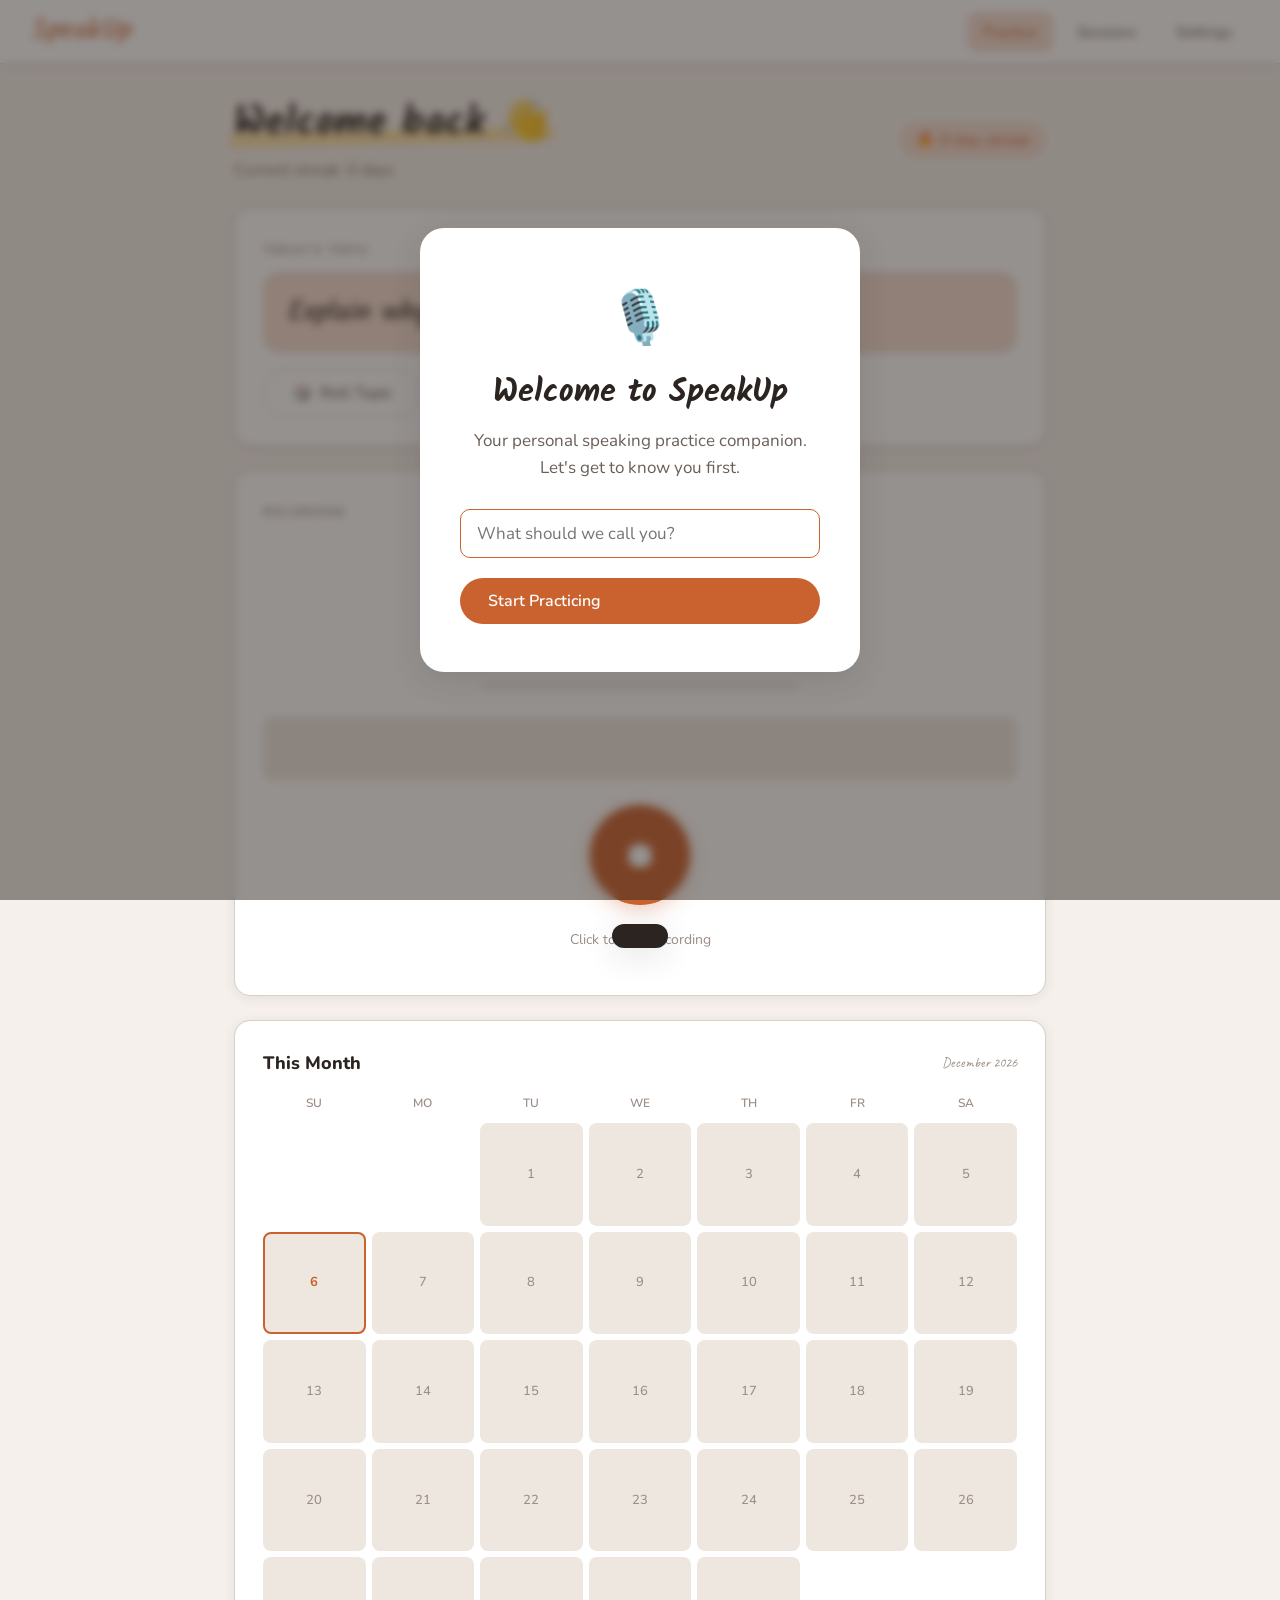
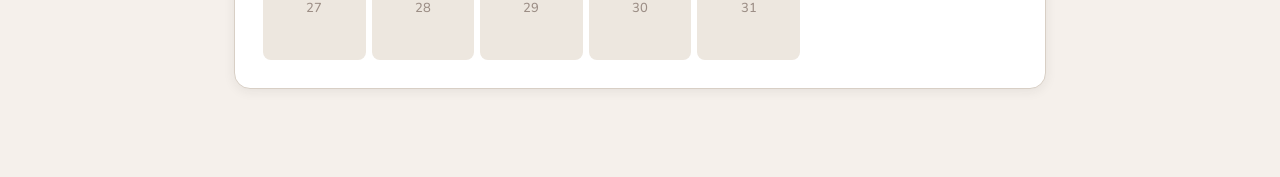
==== index.html @ 0f13f17a "initial commit" ====
<!DOCTYPE html>
<html lang="en" data-theme="light">
<head>
  <meta charset="UTF-8" />
  <meta name="viewport" content="width=device-width, initial-scale=1.0" />
  <title>SpeakUp — Practice</title>
  <link rel="stylesheet" href="style.css" />
</head>
<body>

<!-- ONBOARDING OVERLAY -->
<div class="onboarding-overlay hidden" id="onboarding">
  <div class="onboarding-card">
    <div style="font-size:52px;margin-bottom:12px;">🎙️</div>
    <h1>Welcome to SpeakUp</h1>
    <p>Your personal speaking practice companion. Let's get to know you first.</p>
    <input type="text" id="nameInput" placeholder="What should we call you?" style="margin-bottom:20px;" maxlength="40" />
    <button class="btn btn-primary w-full" id="nameSubmit" onclick="saveUserName()">Start Practicing</button>
  </div>
</div>

<!-- NAV -->
<nav>
  <a href="index.html" class="nav-brand">SpeakUp</a>
  <div class="nav-links">
    <a href="index.html" class="active">Practice</a>
    <a href="dashboard.html">Sessions</a>
    <a href="settings.html">Settings</a>
  </div>
</nav>

<main>

  <!-- WELCOME ROW -->
  <div style="display:flex;align-items:center;justify-content:space-between;flex-wrap:wrap;gap:12px;margin-bottom:8px;">
    <div>
      <h1 id="welcomeHeading">Welcome back 👋</h1>
      <p id="streakText" style="margin:0;font-size:16px;color:var(--text2);">Loading streak...</p>
    </div>
    <div class="badge badge-orange" id="streakBadge" style="font-size:15px;padding:6px 16px;"></div>
  </div>

  <!-- TOPIC CARD -->
  <div class="card" style="margin-top:24px;">
    <div class="section-label">Today's Topic</div>
    <div class="topic-display" id="topicDisplay">Press "New Topic" to get started</div>
    <div style="display:flex;gap:10px;flex-wrap:wrap;">
      <button class="btn btn-ghost" id="diceBtn" onclick="rollTopic()">
        <span id="diceIcon">🎲</span> Roll Topic
      </button>
      <button class="btn btn-ghost" onclick="openCustomTopic()">Custom Topic</button>
    </div>
    <div id="customTopicWrap" class="hidden" style="margin-top:14px;display:flex;gap:10px;">
      <input type="text" id="customTopicInput" placeholder="Enter your own topic..." style="flex:1;" />
      <button class="btn btn-primary" onclick="setCustomTopic()">Set</button>
    </div>
  </div>

  <!-- RECORDING CARD -->
  <div class="card">
    <div class="section-label">Recording</div>

    <div class="record-wrap">
      <div class="timer-display" id="timerDisplay">00:00</div>
      <div class="timer-label" id="timerLabel">Ready to record</div>
      <div class="timer-bar-wrap">
        <div class="timer-bar" id="timerBar"></div>
      </div>

      <div class="waveform-wrap" style="margin-top:4px;">
        <canvas id="waveform"></canvas>
      </div>

      <button class="record-btn" id="recordBtn" onclick="toggleRecording()" title="Start / Stop Recording">
        <span id="recordIcon">⏺</span>
      </button>
      <div style="font-size:14px;color:var(--text3);text-align:center;">
        <span id="recordHint">Click to start recording</span>
      </div>
    </div>
  </div>

  <!-- PLAYBACK CARD (hidden until recorded) -->
  <div class="card hidden" id="playbackCard">
    <div class="section-label">Listen Back</div>
    <h3 style="margin-bottom:12px;">Your Recording</h3>
    <p style="font-size:15px;color:var(--text3);margin-bottom:12px;">
      Note: This recording is only available in this browser tab. It will be gone if you reload.
    </p>
    <div class="audio-player">
      <audio id="audioPlayback" controls></audio>
    </div>
  </div>

  <!-- ANALYTICS CARD (hidden until analyzed) -->
  <div class="card hidden" id="analyticsCard">
    <div class="section-label">Session Analysis</div>
    <h3 style="margin-bottom:16px;">How you spoke</h3>

    <div class="analytics-grid">
      <div class="stat-box">
        <div class="stat-value" id="statSpeak">—</div>
        <div class="stat-label">Speaking</div>
      </div>
      <div class="stat-box">
        <div class="stat-value" id="statSilence">—</div>
        <div class="stat-label">Silence</div>
      </div>
      <div class="stat-box">
        <div class="stat-value" id="statPauses">—</div>
        <div class="stat-label">Pauses</div>
      </div>
      <div class="stat-box" style="grid-column:span 3;">
        <div style="display:flex;align-items:center;justify-content:space-between;flex-wrap:wrap;gap:8px;">
          <div>
            <div class="stat-label" style="text-align:left;margin-bottom:4px;">Speaking Pace</div>
            <div style="font-size:13px;color:var(--text3);">How fast you speak — ideal is 130 to 160 words per minute</div>
          </div>
          <div style="text-align:right;">
            <div class="stat-value" id="statWpm" style="font-size:28px;">—</div>
            <div style="font-size:12px;color:var(--text3);">words / min</div>
          </div>
        </div>
        <div id="wpmLabel" style="margin-top:10px;font-size:15px;"></div>
      </div>
    </div>

    <div class="section-label" style="margin-top:4px;">Feedback</div>
    <div class="feedback-box" id="feedbackBox"></div>

    <!-- Session note -->
    <div class="section-label" style="margin-top:20px;">Your Note</div>
    <textarea id="sessionNote" placeholder='How did it feel? e.g. "Felt nervous, spoke too fast today"'
      style="width:100%;font-family:var(--font-body);font-size:16px;color:var(--text);
      background:var(--bg2);border:1.5px solid var(--border);border-radius:var(--radius-sm);
      padding:12px 16px;resize:vertical;min-height:80px;outline:none;line-height:1.5;
      transition:border-color 0.2s;"
      onfocus="this.style.borderColor='var(--accent)'"
      onblur="this.style.borderColor='var(--border)'"
    ></textarea>

    <div style="display:flex;gap:10px;margin-top:16px;flex-wrap:wrap;">
      <button class="btn btn-primary" onclick="saveSession()">Save Session</button>
      <button class="btn btn-ghost" onclick="resetSession()">Practice Again</button>
    </div>
    <p id="saveStatus" style="font-size:14px;color:var(--text3);margin-top:8px;"></p>
  </div>

  <!-- CALENDAR CARD -->
  <div class="card" style="margin-top:8px;">
    <div style="display:flex;align-items:center;justify-content:space-between;margin-bottom:16px;">
      <h3 style="margin:0;">This Month</h3>
      <span id="monthLabel" style="font-size:14px;color:var(--text3);font-family:var(--font-mono);"></span>
    </div>
    <div class="calendar-grid" id="calendarGrid"></div>
  </div>

</main>

<div class="toast" id="toast"></div>

<script src="script.js"></script>
</body>
</html>
---- style.css ----
@import url('https://fonts.googleapis.com/css2?family=Kalam:wght@300;400;700&family=Nunito:wght@400;500;600;700;800&family=Caveat:wght@400;500;600;700&display=swap');

:root {
  --bg: #f5f0eb;
  --bg2: #ede7df;
  --surface: #ffffff;
  --surface2: #faf7f4;
  --border: #d8cfc5;
  --text: #2c2420;
  --text2: #6b5f57;
  --text3: #9c8e86;
  --accent: #c9622f;
  --accent2: #e8834a;
  --accent-soft: #f5ddd0;
  --green: #3a7d5e;
  --green-soft: #d0ead9;
  --blue: #2d5fa8;
  --blue-soft: #d0dff5;
  --radius: 16px;
  --radius-sm: 10px;
  --shadow: 0 2px 12px rgba(44,36,32,0.08);
  --shadow-lg: 0 8px 32px rgba(44,36,32,0.12);
  --font-body: 'Nunito', sans-serif;
  --font-display: 'Kalam', cursive;
  --font-mono: 'Caveat', cursive;
  --nav-h: 64px;
}

[data-theme="dark"] {
  --bg: #1a1612;
  --bg2: #231f1b;
  --surface: #2a2420;
  --surface2: #322d28;
  --border: #3d3530;
  --text: #f0e8e0;
  --text2: #b8a89e;
  --text3: #7a6a62;
  --accent: #e8834a;
  --accent2: #f5a070;
  --accent-soft: #3d2518;
  --green: #5aaf84;
  --green-soft: #1a3528;
  --blue: #6090d8;
  --blue-soft: #1a2a45;
  --shadow: 0 2px 12px rgba(0,0,0,0.3);
  --shadow-lg: 0 8px 32px rgba(0,0,0,0.4);
}

*, *::before, *::after { box-sizing: border-box; margin: 0; padding: 0; }

html { scroll-behavior: smooth; }

body {
  font-family: var(--font-body);
  background: var(--bg);
  color: var(--text);
  font-size: 18px;
  line-height: 1.6;
  min-height: 100vh;
  transition: background 0.3s, color 0.3s;
}

/* ---- NAV ---- */
nav {
  position: fixed;
  top: 0; left: 0; right: 0;
  height: var(--nav-h);
  background: var(--surface);
  border-bottom: 1px solid var(--border);
  display: flex;
  align-items: center;
  justify-content: space-between;
  padding: 0 32px;
  z-index: 100;
  box-shadow: var(--shadow);
}

.nav-brand {
  font-family: var(--font-display);
  font-size: 28px;
  color: var(--accent);
  text-decoration: none;
  letter-spacing: 0.5px;
}

.nav-links {
  display: flex;
  gap: 8px;
}

.nav-links a {
  font-size: 15px;
  font-weight: 500;
  color: var(--text2);
  text-decoration: none;
  padding: 8px 16px;
  border-radius: var(--radius-sm);
  transition: all 0.2s;
}

.nav-links a:hover,
.nav-links a.active {
  color: var(--accent);
  background: var(--accent-soft);
}

/* ---- LAYOUT ---- */
main {
  padding-top: calc(var(--nav-h) + 32px);
  padding-bottom: 64px;
  max-width: 860px;
  margin: 0 auto;
  padding-left: 24px;
  padding-right: 24px;
}

/* ---- TYPOGRAPHY ---- */
h1 {
  font-family: var(--font-display);
  font-size: 40px;
  color: var(--text);
  line-height: 1.35;
  margin-bottom: 8px;
  position: relative;
  display: inline-block;
}

/* Sketchy highlighter behind h1 — thick tilted marker stroke */
h1::before {
  content: '';
  position: absolute;
  left: -4px;
  right: -4px;
  bottom: 6px;
  height: 14px;
  background: rgba(255, 210, 100, 0.55);
  border-radius: 2px;
  transform: rotate(-1.2deg) skewX(-3deg);
  z-index: -1;
  filter: blur(1px);
}

h2 {
  font-family: var(--font-display);
  font-size: 30px;
  color: var(--text);
  margin-bottom: 16px;
}

h3 {
  font-size: 18px;
  font-weight: 800;
  color: var(--text);
  margin-bottom: 8px;
}

p {
  color: var(--text2);
  margin-bottom: 12px;
}

/* ---- CARD ---- */
.card {
  background: var(--surface);
  border: 1px solid var(--border);
  border-radius: var(--radius);
  padding: 28px;
  box-shadow: var(--shadow);
  margin-bottom: 24px;
  transition: background 0.3s, border-color 0.3s;
}

.card-sm {
  padding: 20px 24px;
}

/* ---- BUTTONS ---- */
.btn {
  display: inline-flex;
  align-items: center;
  gap: 8px;
  font-family: var(--font-body);
  font-size: 16px;
  font-weight: 600;
  padding: 12px 28px;
  border-radius: 100px;
  border: none;
  cursor: pointer;
  transition: all 0.2s;
  text-decoration: none;
}

.btn-primary {
  background: var(--accent);
  color: white;
}

.btn-primary:hover {
  background: var(--accent2);
  transform: translateY(-1px);
  box-shadow: 0 4px 16px rgba(201,98,47,0.35);
}

.btn-ghost {
  background: transparent;
  color: var(--text2);
  border: 1.5px solid var(--border);
}

.btn-ghost:hover {
  border-color: var(--accent);
  color: var(--accent);
  background: var(--accent-soft);
}

.btn-danger {
  background: #c0392b;
  color: white;
}

.btn-danger:hover {
  background: #e74c3c;
}

.btn:disabled {
  opacity: 0.45;
  cursor: not-allowed;
  transform: none !important;
  box-shadow: none !important;
}

/* ---- RECORD BUTTON ---- */
.record-wrap {
  display: flex;
  flex-direction: column;
  align-items: center;
  gap: 24px;
  padding: 16px 0;
}

.record-btn {
  width: 100px;
  height: 100px;
  border-radius: 50%;
  border: none;
  cursor: pointer;
  display: flex;
  align-items: center;
  justify-content: center;
  font-size: 36px;
  transition: all 0.2s;
  position: relative;
  background: var(--accent);
  color: white;
  box-shadow: 0 4px 20px rgba(201,98,47,0.35);
}

.record-btn:hover:not(:disabled) {
  transform: scale(1.05);
  box-shadow: 0 6px 28px rgba(201,98,47,0.45);
}

.record-btn.recording {
  background: #c0392b;
  box-shadow: 0 4px 20px rgba(192,57,43,0.4);
  animation: pulse-ring 1.5s ease-out infinite;
}

@keyframes pulse-ring {
  0% { box-shadow: 0 0 0 0 rgba(192,57,43,0.5), 0 4px 20px rgba(192,57,43,0.4); }
  70% { box-shadow: 0 0 0 20px rgba(192,57,43,0), 0 4px 20px rgba(192,57,43,0.4); }
  100% { box-shadow: 0 0 0 0 rgba(192,57,43,0), 0 4px 20px rgba(192,57,43,0.4); }
}

.record-btn:disabled {
  opacity: 0.4;
  cursor: not-allowed;
}

/* ---- TIMER ---- */
.timer-display {
  font-family: var(--font-mono);
  font-size: 56px;
  color: var(--text);
  text-align: center;
  letter-spacing: 2px;
  line-height: 1;
}

.timer-display.running {
  color: var(--accent);
}

.timer-label {
  font-size: 14px;
  color: var(--text3);
  text-align: center;
  margin-top: 6px;
  font-family: var(--font-mono);
  text-transform: uppercase;
  letter-spacing: 1px;
}

/* progress bar */
.timer-bar-wrap {
  width: 100%;
  max-width: 320px;
  height: 6px;
  background: var(--bg2);
  border-radius: 10px;
  overflow: hidden;
}

.timer-bar {
  height: 100%;
  width: 0%;
  background: linear-gradient(90deg, var(--accent), var(--accent2));
  border-radius: 10px;
  transition: width 1s linear;
}
/* ---- WAVEFORM ---- */
.waveform-wrap {
  width: 100%;
  height: 64px;
  background: var(--bg2);
  border-radius: var(--radius-sm);
  overflow: hidden;
  position: relative;
}

canvas#waveform {
  width: 100%;
  height: 100%;
  display: block;
}

/* ---- TOPIC ---- */
.topic-display {
  font-family: var(--font-display);
  font-size: 28px;
  color: var(--text);
  background: var(--accent-soft);
  border: 1.5px solid var(--border);
  border-radius: var(--radius);
  padding: 20px 24px;
  margin-bottom: 16px;
  min-height: 72px;
  display: flex;
  align-items: center;
  line-height: 1.4;
}

/* ---- ANALYTICS ---- */
.analytics-grid {
  display: grid;
  grid-template-columns: repeat(3, 1fr);
  gap: 16px;
  margin-bottom: 20px;
}

@media (max-width: 600px) {
  .analytics-grid { grid-template-columns: repeat(2, 1fr); }
}

.stat-box {
  background: var(--bg2);
  border-radius: var(--radius-sm);
  padding: 18px 16px;
  text-align: center;
  border: 1px solid var(--border);
}

.stat-value {
  font-family: var(--font-display);
  font-size: 38px;
  color: var(--accent);
  line-height: 1.1;
  margin-bottom: 4px;
}

.stat-label {
  font-size: 13px;
  color: var(--text3);
  font-weight: 500;
  text-transform: uppercase;
  letter-spacing: 0.8px;
}

.feedback-box {
  background: var(--green-soft);
  border: 1px solid rgba(58,125,94,0.3);
  border-radius: var(--radius-sm);
  padding: 16px 20px;
  font-size: 16px;
  color: var(--green);
  font-weight: 500;
  line-height: 1.5;
}

[data-theme="dark"] .feedback-box {
  color: var(--green);
}

/* ---- AUDIO PLAYER ---- */
.audio-player {
  display: flex;
  flex-direction: column;
  gap: 10px;
}

.audio-player audio {
  width: 100%;
  border-radius: var(--radius-sm);
  outline: none;
}

/* ---- STREAK ---- */
.streak-bar {
  display: flex;
  align-items: center;
  gap: 16px;
  background: var(--accent-soft);
  border: 1px solid rgba(201,98,47,0.25);
  border-radius: var(--radius);
  padding: 16px 24px;
  margin-bottom: 24px;
}

.streak-flame {
  font-size: 32px;
}

.streak-count {
  font-family: var(--font-display);
  font-size: 28px;
  color: var(--accent);
}

.streak-text {
  font-size: 15px;
  color: var(--text2);
  line-height: 1.3;
}

/* ---- CALENDAR ---- */
.calendar-grid {
  display: grid;
  grid-template-columns: repeat(7, 1fr);
  gap: 6px;
}

.cal-header {
  text-align: center;
  font-size: 12px;
  font-weight: 600;
  color: var(--text3);
  padding-bottom: 4px;
  text-transform: uppercase;
}

.cal-day {
  aspect-ratio: 1;
  border-radius: 8px;
  display: flex;
  align-items: center;
  justify-content: center;
  font-size: 13px;
  color: var(--text3);
  background: var(--bg2);
  transition: all 0.2s;
  font-weight: 500;
}

.cal-day.today {
  border: 2px solid var(--accent);
  color: var(--accent);
  font-weight: 700;
}

.cal-day.practiced {
  background: var(--accent);
  color: white;
  font-weight: 700;
}

.cal-day.empty {
  background: transparent;
}

/* ---- ONBOARDING ---- */
.onboarding-overlay {
  position: fixed;
  inset: 0;
  background: rgba(44,36,32,0.5);
  backdrop-filter: blur(4px);
  z-index: 999;
  display: flex;
  align-items: center;
  justify-content: center;
  padding: 24px;
}

.onboarding-card {
  background: var(--surface);
  border-radius: 24px;
  padding: 48px 40px;
  max-width: 440px;
  width: 100%;
  box-shadow: var(--shadow-lg);
  text-align: center;
}

.onboarding-card h1 {
  font-size: 32px;
  margin-bottom: 12px;
}

.onboarding-card p {
  font-size: 17px;
  margin-bottom: 28px;
}

/* ---- INPUTS ---- */
input[type="text"], input[type="number"], select {
  font-family: var(--font-body);
  font-size: 17px;
  color: var(--text);
  background: var(--bg2);
  border: 1.5px solid var(--border);
  border-radius: var(--radius-sm);
  padding: 12px 16px;
  width: 100%;
  outline: none;
  transition: border-color 0.2s, background 0.2s;
}

input[type="text"]:focus, select:focus {
  border-color: var(--accent);
  background: var(--surface);
}

/* ---- TOGGLE ---- */
.toggle-row {
  display: flex;
  align-items: center;
  justify-content: space-between;
  padding: 14px 0;
  border-bottom: 1px solid var(--border);
}

.toggle-row:last-child {
  border-bottom: none;
}

.toggle-info h3 { margin-bottom: 2px; font-size: 17px; }
.toggle-info p { font-size: 14px; margin: 0; color: var(--text3); }

.toggle {
  position: relative;
  width: 52px;
  height: 28px;
  flex-shrink: 0;
}

.toggle input { display: none; }

.toggle-slider {
  position: absolute;
  inset: 0;
  background: var(--border);
  border-radius: 100px;
  cursor: pointer;
  transition: background 0.25s;
}

.toggle-slider::before {
  content: '';
  position: absolute;
  width: 22px;
  height: 22px;
  background: white;
  border-radius: 50%;
  top: 3px;
  left: 3px;
  transition: transform 0.25s;
  box-shadow: 0 1px 4px rgba(0,0,0,0.2);
}

.toggle input:checked + .toggle-slider {
  background: var(--accent);
}

.toggle input:checked + .toggle-slider::before {
  transform: translateX(24px);
}

/* ---- RADIO GROUP ---- */
.radio-group {
  display: flex;
  gap: 10px;
  flex-wrap: wrap;
  margin-top: 12px;
}

.radio-option {
  display: none;
}

.radio-label {
  padding: 10px 22px;
  border-radius: 100px;
  border: 1.5px solid var(--border);
  font-size: 16px;
  font-weight: 500;
  cursor: pointer;
  transition: all 0.2s;
  color: var(--text2);
}

.radio-option:checked + .radio-label {
  background: var(--accent);
  border-color: var(--accent);
  color: white;
}

/* ---- DASHBOARD SESSION CARDS ---- */
.session-card {
  background: var(--surface);
  border: 1px solid var(--border);
  border-radius: var(--radius);
  padding: 22px 26px;
  box-shadow: var(--shadow);
  margin-bottom: 16px;
  transition: transform 0.2s, box-shadow 0.2s;
}

.session-card:hover {
  transform: translateY(-2px);
  box-shadow: var(--shadow-lg);
}

.session-meta {
  display: flex;
  justify-content: space-between;
  align-items: flex-start;
  margin-bottom: 12px;
  flex-wrap: wrap;
  gap: 8px;
}

.session-topic {
  font-family: var(--font-display);
  font-size: 24px;
  color: var(--text);
  flex: 1;
}

.session-date {
  font-size: 13px;
  color: var(--text3);
  font-family: var(--font-mono);
  white-space: nowrap;
}

.session-stats {
  display: flex;
  gap: 16px;
  flex-wrap: wrap;
  margin-bottom: 12px;
}

.session-stat {
  font-size: 15px;
  color: var(--text2);
}

.session-stat strong {
  color: var(--accent);
  font-weight: 600;
}

.session-feedback {
  font-size: 15px;
  color: var(--text2);
  font-style: italic;
  padding: 10px 14px;
  background: var(--bg2);
  border-radius: var(--radius-sm);
}

/* ---- EMPTY STATE ---- */
.empty-state {
  text-align: center;
  padding: 64px 32px;
  color: var(--text3);
}

.empty-state .icon {
  font-size: 56px;
  margin-bottom: 16px;
}

.empty-state h2 {
  font-family: var(--font-display);
  font-size: 26px;
  color: var(--text2);
  margin-bottom: 8px;
}

.empty-state p {
  font-size: 16px;
}

/* ---- SECTION DIVIDER ---- */
.section-label {
  font-size: 12px;
  font-weight: 700;
  text-transform: uppercase;
  letter-spacing: 1.5px;
  color: var(--text3);
  margin-bottom: 12px;
  margin-top: 4px;
}

/* ---- BADGE ---- */
.badge {
  display: inline-block;
  font-size: 12px;
  font-weight: 600;
  padding: 3px 10px;
  border-radius: 100px;
  letter-spacing: 0.5px;
}

.badge-orange {
  background: var(--accent-soft);
  color: var(--accent);
}
/* ---- SAVE TOAST ---- */
.toast {
  position: fixed;
  bottom: 32px;
  left: 50%;
  transform: translateX(-50%) translateY(80px);
  background: var(--text);
  color: var(--bg);
  font-size: 15px;
  font-weight: 500;
  padding: 12px 28px;
  border-radius: 100px;
  box-shadow: var(--shadow-lg);
  z-index: 200;
  transition: transform 0.35s cubic-bezier(0.34, 1.56, 0.64, 1);
  white-space: nowrap;
}

.toast.show {
  transform: translateX(-50%) translateY(0);
}

/* ---- RESPONSIVE ---- */
@media (max-width: 600px) {
  nav { padding: 0 16px; }
  main { padding-left: 16px; padding-right: 16px; }
  .analytics-grid { grid-template-columns: 1fr 1fr; }
  .analytics-grid .stat-box:last-child { grid-column: span 2; }
  h1 { font-size: 28px; }
  .timer-display { font-size: 40px; }
  nav .nav-brand { font-size: 20px; }
  .nav-links a { padding: 6px 10px; font-size: 14px; }
}

/* ---- DICE BUTTON ---- */
@keyframes dice-shake {
  0%   { transform: rotate(0deg) scale(1); }
  15%  { transform: rotate(-20deg) scale(1.2); }
  30%  { transform: rotate(18deg) scale(1.25); }
  45%  { transform: rotate(-14deg) scale(1.2); }
  60%  { transform: rotate(10deg) scale(1.15); }
  75%  { transform: rotate(-6deg) scale(1.1); }
  90%  { transform: rotate(3deg) scale(1.05); }
  100% { transform: rotate(0deg) scale(1); }
}

.dice-rolling #diceIcon {
  display: inline-block;
  animation: dice-shake 0.55s ease-in-out;
}

@keyframes topic-fade {
  0%   { opacity: 0; transform: translateY(6px); }
  100% { opacity: 1; transform: translateY(0); }
}

.topic-animate {
  animation: topic-fade 0.35s ease-out;
}

/* ---- STATES ---- */
.hidden { display: none !important; }
.mt-8 { margin-top: 8px; }
.mt-16 { margin-top: 16px; }
.mt-24 { margin-top: 24px; }
.flex { display: flex; }
.flex-center { display: flex; align-items: center; justify-content: center; }
.gap-12 { gap: 12px; }
.gap-16 { gap: 16px; }
.text-center { text-align: center; }
.w-full { width: 100%; }
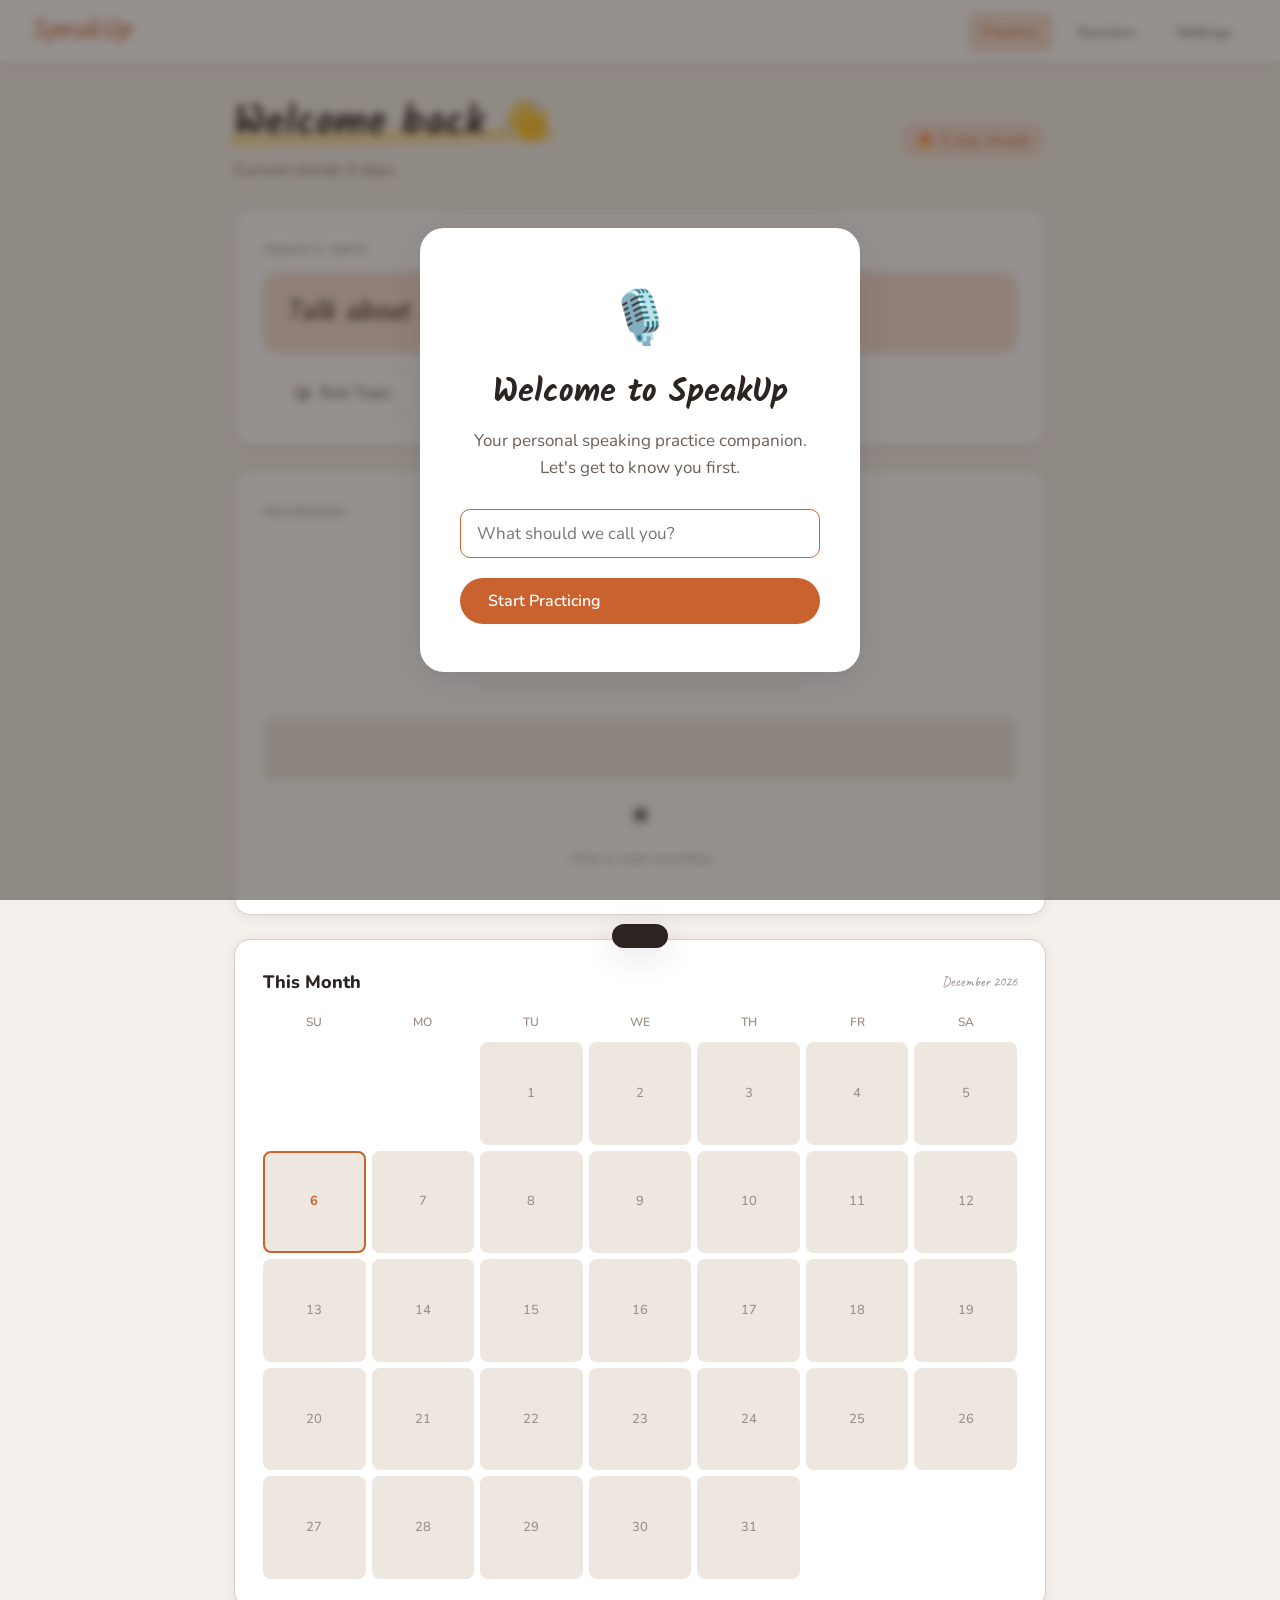
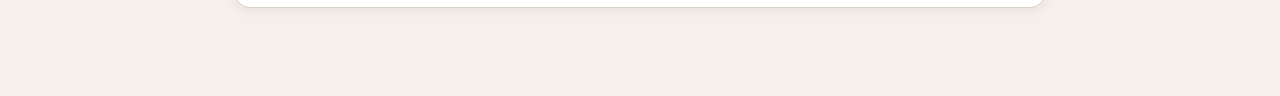
==== commit 380ba2c7: "fix2" ====
--- a/index.html
+++ b/index.html
@@ -71,7 +71,7 @@
         <canvas id="waveform"></canvas>
       </div>
 
-      <button class="record-btn" id="recordBtn" onclick="toggleRecording()" title="Start / Stop Recording">
+      <button id="recordBtn" onclick="handleRecordClick()" title="Start / Stop Recording">
         <span id="recordIcon">⏺</span>
       </button>
       <div style="font-size:14px;color:var(--text3);text-align:center;">
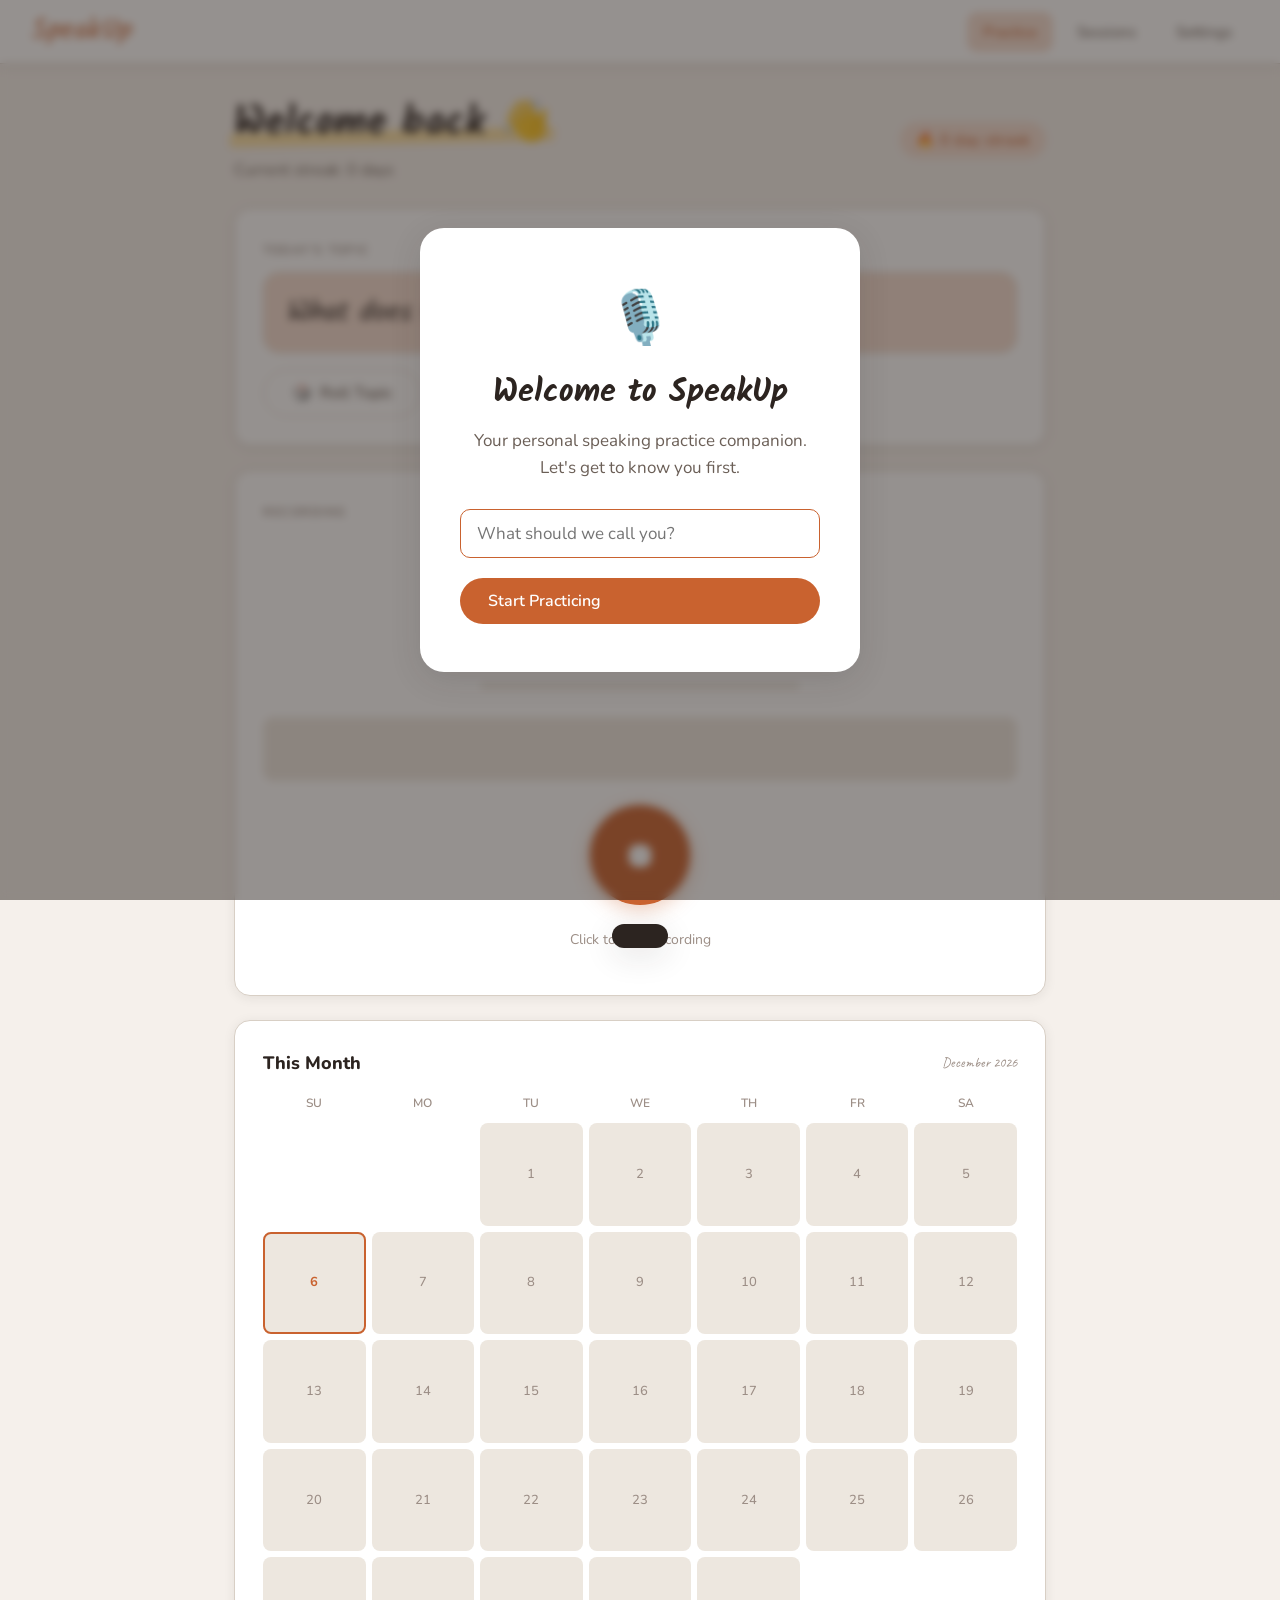
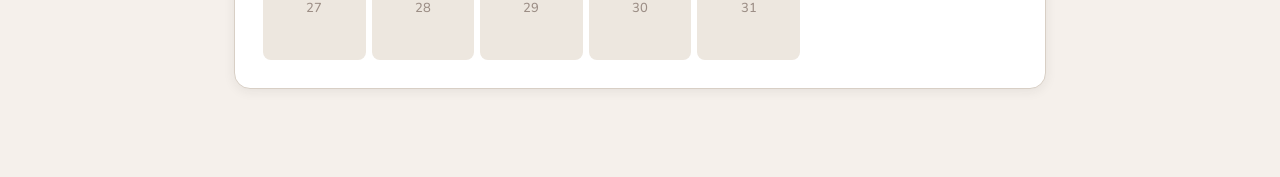
==== commit 8e8941d0: "fix3" ====
--- a/index.html
+++ b/index.html
@@ -71,7 +71,9 @@
         <canvas id="waveform"></canvas>
       </div>
 
-      <button id="recordBtn" onclick="handleRecordClick()" title="Start / Stop Recording">
+   <button id="recordBtn" class="record-btn" onclick="toggleRecording()"
+ title="Start / Stop Recording">
+
         <span id="recordIcon">⏺</span>
       </button>
       <div style="font-size:14px;color:var(--text3);text-align:center;">
